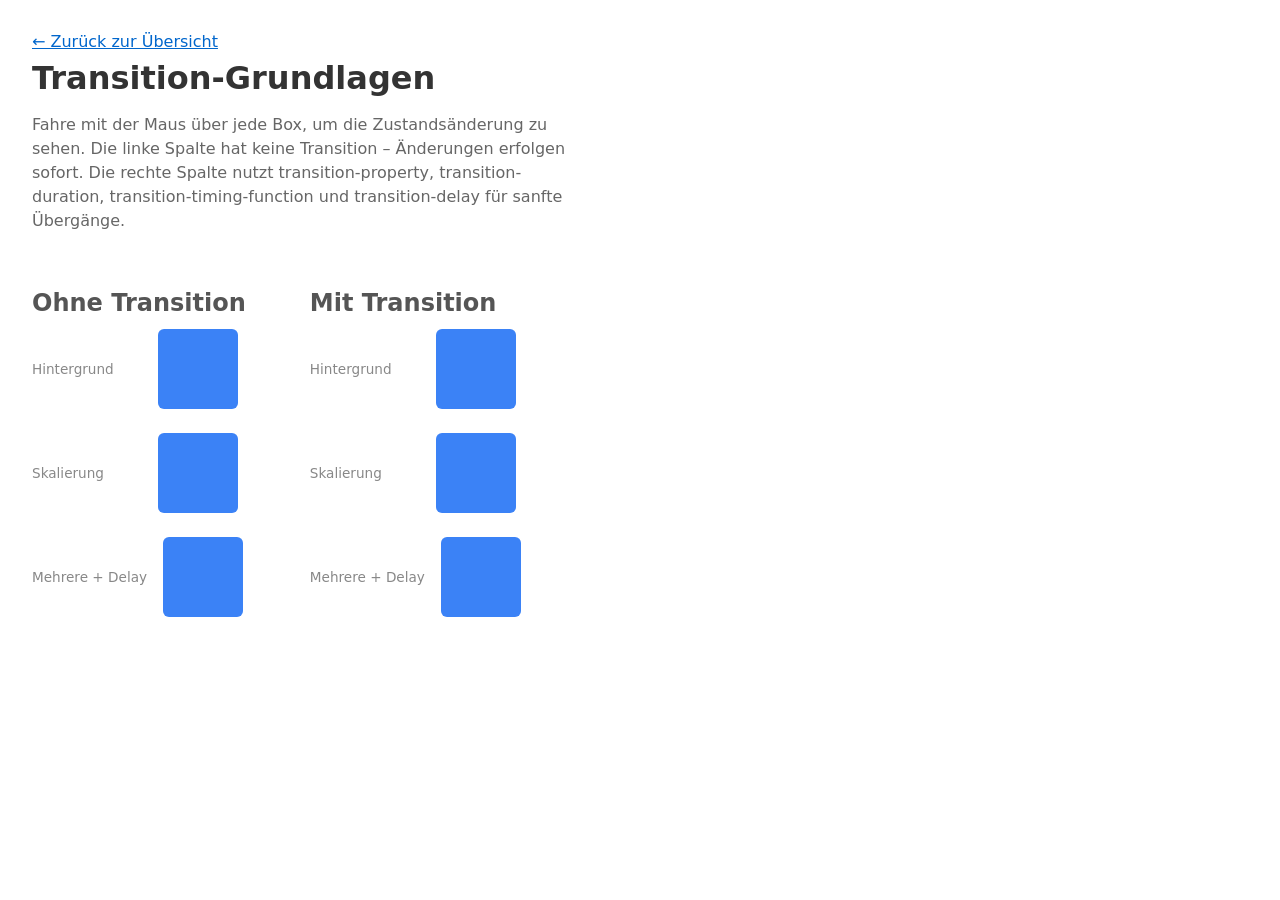
==== examples/1-transitionsbasics/index.html @ c85fb164 "feat: example-page" ====
<!DOCTYPE html>
<html lang="de">
<head>
  <meta charset="UTF-8">
  <meta name="viewport" content="width=device-width, initial-scale=1.0">
  <title>01 – Transition-Grundlagen</title>
  <link rel="stylesheet" href="../base.css">
  <link rel="stylesheet" href="style.css">
</head>
<body>
  <a href="../../mainPage/index.html" class="back-link">&larr; Zurück zur Übersicht</a>
  <h1>Transition-Grundlagen</h1>
  <p class="description">
    Fahre mit der Maus über jede Box, um die Zustandsänderung zu sehen.
    Die linke Spalte hat keine Transition – Änderungen erfolgen sofort.
    Die rechte Spalte nutzt transition-property, transition-duration,
    transition-timing-function und transition-delay für sanfte Übergänge.
  </p>

  <div class="comparison">
    <!-- Ohne Transition -->
    <div class="column without-transition">
      <h2>Ohne Transition</h2>

      <div class="demo-row">
        <span class="label">Hintergrund</span>
        <div class="box box--color"></div>
      </div>

      <div class="demo-row">
        <span class="label">Skalierung</span>
        <div class="box box--scale"></div>
      </div>

      <div class="demo-row">
        <span class="label">Mehrere + Delay</span>
        <div class="box box--multi"></div>
      </div>
    </div>

    <!-- Mit Transition -->
    <div class="column with-transition">
      <h2>Mit Transition</h2>

      <div class="demo-row">
        <span class="label">Hintergrund</span>
        <div class="box box--color"></div>
      </div>

      <div class="demo-row">
        <span class="label">Skalierung</span>
        <div class="box box--scale"></div>
      </div>

      <div class="demo-row">
        <span class="label">Mehrere + Delay</span>
        <div class="box box--multi"></div>
      </div>
    </div>
  </div>
</body>
</html>
---- examples/base.css ----
*, *::before, *::after { box-sizing: border-box; }
body {
  margin: 0;
  padding: 2rem;
  font-family: system-ui, sans-serif;
  color: #333;
}
a { color: #0066cc; }
h1 { margin: 0.5rem 0; }
h2 {
  margin: 2rem 0 0.75rem;
  color: #555;
}
.description {
  color: #666;
  margin-bottom: 1.5rem;
  max-width: 550px;
  line-height: 1.5;
}
.note {
  font-size: 0.85rem;
  color: #666;
  margin-top: 0.75rem;
}
---- examples/1-transitionsbasics/style.css ----
/*
 * 01 – Transition-Grundlagen
 * Demonstriert: transition-property, transition-duration,
 *               transition-timing-function, transition-delay
 */
.comparison {
  display: flex;
  gap: 4rem;
}
.demo-row {
  display: flex;
  align-items: center;
  gap: 1rem;
  margin-bottom: 1.5rem;
}
.label {
  font-size: 0.85rem;
  color: #888;
  min-width: 110px;
}
.box {
  width: 80px;
  height: 80px;
  border-radius: 6px;
  background: #3b82f6;
  cursor: pointer;
}
/*Paar A*/
.box--color:hover { background: #f59e0b; }
.with-transition .box--color { transition: background 0.4s ease; }
/*Paar B*/
.box--scale:hover { transform: scale(1.3); }
.with-transition .box--scale { transition: transform 0.3s ease-out; }
/*Paar C*/
.box--multi:hover {
  transform: translateX(40px);
  background: #f59e0b;
}
.with-transition .box--multi {
  transition:
    transform 0.4s ease,
    background 0.6s ease-in ; /* 0.2s Verzögerung bei background */
}
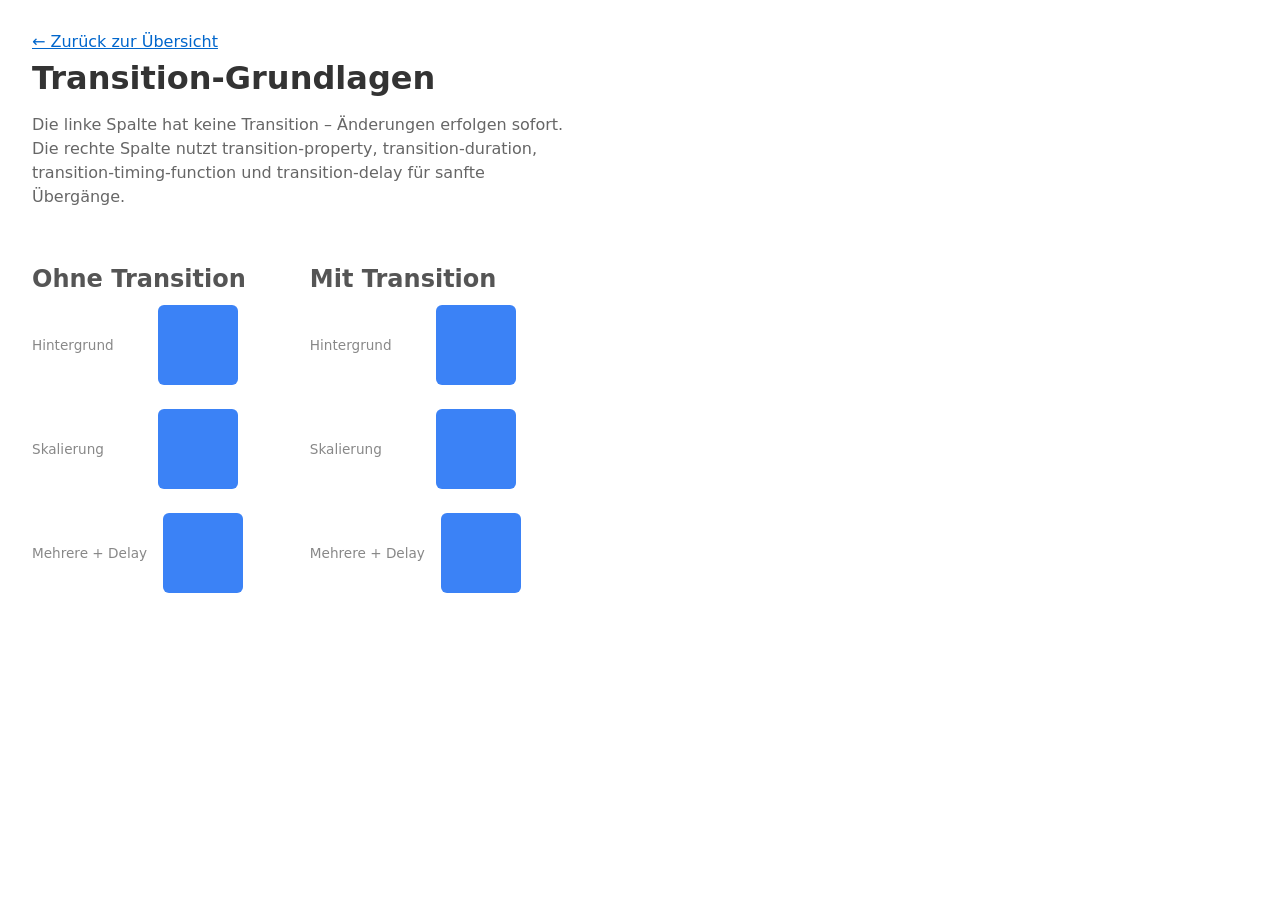
==== commit 7ac17119: "feat: final-commit" ====
--- a/examples/1-transitionsbasics/index.html
+++ b/examples/1-transitionsbasics/index.html
@@ -11,7 +11,6 @@
   <a href="../../mainPage/index.html" class="back-link">&larr; Zurück zur Übersicht</a>
   <h1>Transition-Grundlagen</h1>
   <p class="description">
-    Fahre mit der Maus über jede Box, um die Zustandsänderung zu sehen.
     Die linke Spalte hat keine Transition – Änderungen erfolgen sofort.
     Die rechte Spalte nutzt transition-property, transition-duration,
     transition-timing-function und transition-delay für sanfte Übergänge.
--- a/examples/1-transitionsbasics/style.css
+++ b/examples/1-transitionsbasics/style.css
@@ -1,8 +1,3 @@
-/*
- * 01 – Transition-Grundlagen
- * Demonstriert: transition-property, transition-duration,
- *               transition-timing-function, transition-delay
- */
 .comparison {
   display: flex;
   gap: 4rem;
@@ -39,5 +34,5 @@
 .with-transition .box--multi {
   transition:
     transform 0.4s ease,
-    background 0.6s ease-in ; /* 0.2s Verzögerung bei background */
+    background 0.6s ease-in ;
 }
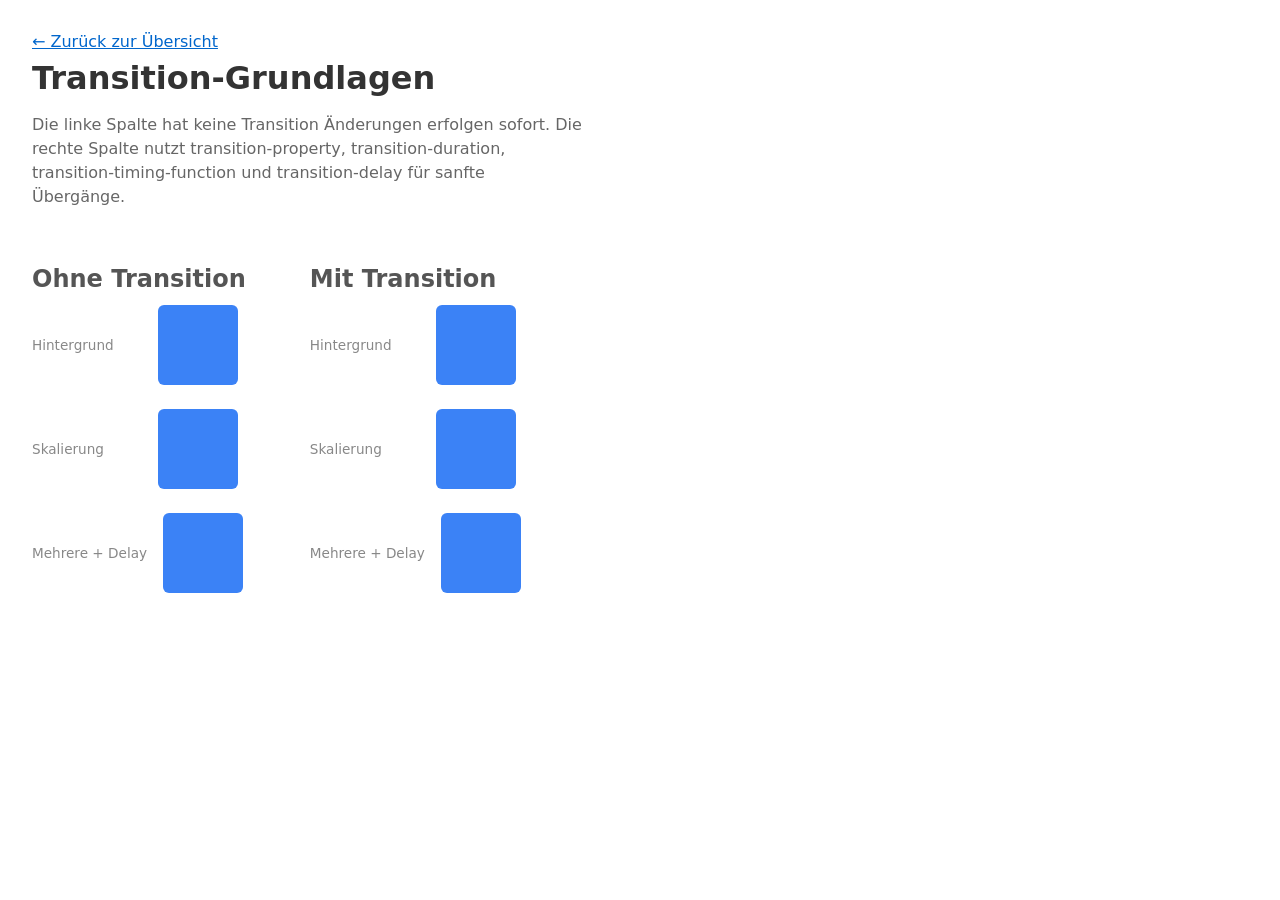
==== commit 6acb6bb3: "final: commit" ====
--- a/examples/1-transitionsbasics/index.html
+++ b/examples/1-transitionsbasics/index.html
@@ -11,7 +11,7 @@
   <a href="../../mainPage/index.html" class="back-link">&larr; Zurück zur Übersicht</a>
   <h1>Transition-Grundlagen</h1>
   <p class="description">
-    Die linke Spalte hat keine Transition – Änderungen erfolgen sofort.
+    Die linke Spalte hat keine Transition Änderungen erfolgen sofort.
     Die rechte Spalte nutzt transition-property, transition-duration,
     transition-timing-function und transition-delay für sanfte Übergänge.
   </p>
